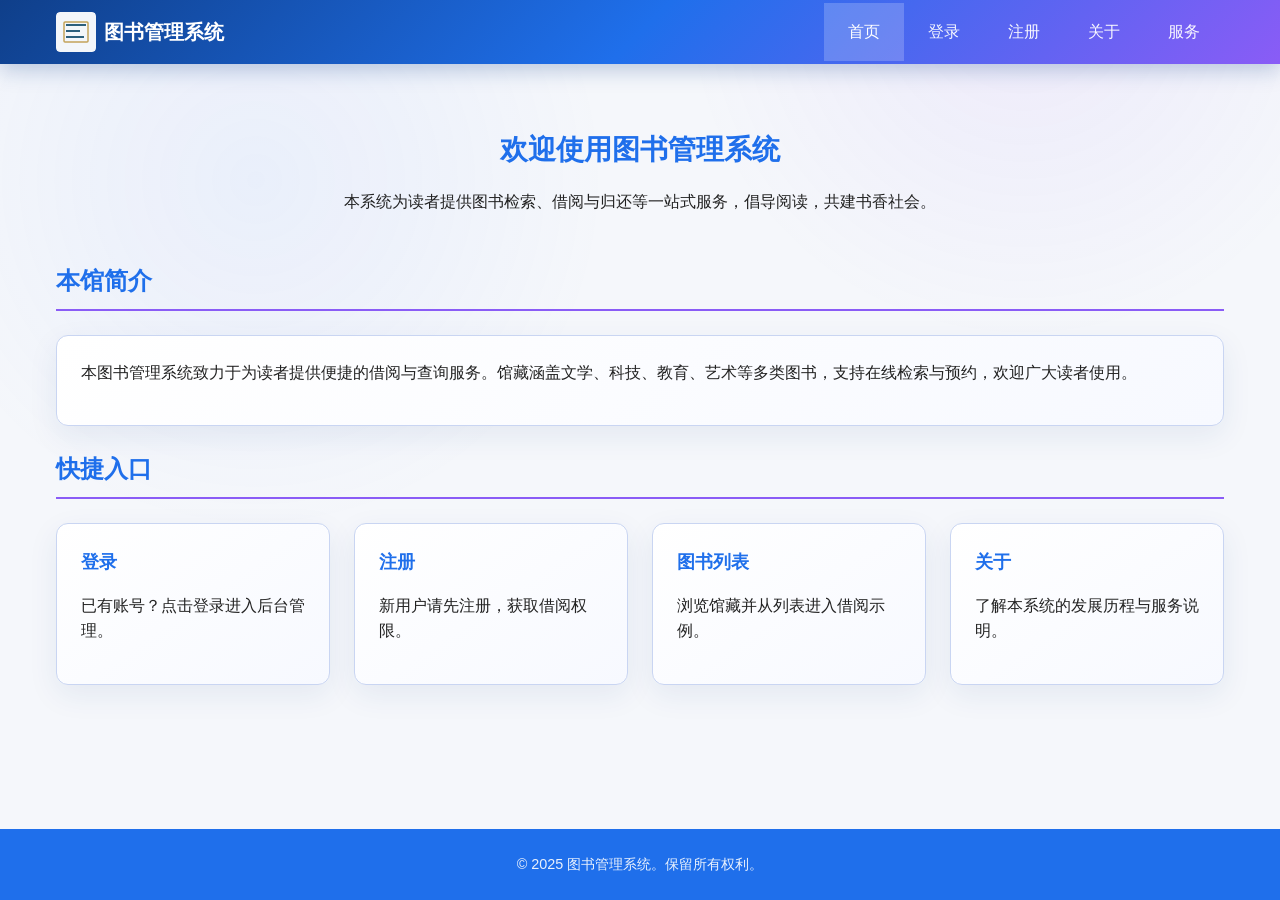
==== frontend/index.html @ 3dbddf4b "Initial commit" ====
<!DOCTYPE html>
<html lang="zh-CN">
<head>
  <meta charset="UTF-8">
  <meta name="viewport" content="width=device-width, initial-scale=1.0">
  <title>首页 - 图书管理系统</title>
  <link rel="stylesheet" href="css/style.css?v=20260301">
</head>
<body>
  <div class="page-wrap">
    <header class="site-header">
      <div class="container">
        <div class="site-logo">
          <img src="images/logo.svg" alt="Logo">
          <h1 class="site-title"><a href="index.html">图书管理系统</a></h1>
        </div>
        <nav>
          <ul class="nav-list">
            <li><a href="index.html" class="current">首页</a></li>
            <li><a href="login.html">登录</a></li>
            <li><a href="register.html">注册</a></li>
            <li><a href="about.html">关于</a></li>
            <li>
              <span class="nav-drop-trigger">服务</span>
              <div class="nav-drop">
                <a href="list.html">图书列表</a>
                <a href="borrow.html">借阅说明</a>
                <a href="contact.html">联系</a>
              </div>
            </li>
          </ul>
        </nav>

      </div>
    </header>

    <main class="main">
      <section class="hero-section">
        <h1>欢迎使用图书管理系统</h1>
        <p>本系统为读者提供图书检索、借阅与归还等一站式服务，倡导阅读，共建书香社会。</p>
      </section>

      <section>
        <h2 class="section-title">本馆简介</h2>
        <div class="card">
          <p>本图书管理系统致力于为读者提供便捷的借阅与查询服务。馆藏涵盖文学、科技、教育、艺术等多类图书，支持在线检索与预约，欢迎广大读者使用。</p>
        </div>
      </section>

      <section>
        <h2 class="section-title">快捷入口</h2>
        <div class="quick-links">
          <a href="login.html">
            <div class="card">
              <h3 class="card-title">登录</h3>
              <p>已有账号？点击登录进入后台管理。</p>
            </div>
          </a>
          <a href="register.html">
            <div class="card">
              <h3 class="card-title">注册</h3>
              <p>新用户请先注册，获取借阅权限。</p>
            </div>
          </a>
          <a href="list.html">
            <div class="card">
              <h3 class="card-title">图书列表</h3>
              <p>浏览馆藏并从列表进入借阅示例。</p>
            </div>
          </a>
          <a href="about.html">
            <div class="card">
              <h3 class="card-title">关于</h3>
              <p>了解本系统的发展历程与服务说明。</p>
            </div>
          </a>
        </div>
      </section>
    </main>

    <footer class="site-footer">
      <div class="container">
        <p>&copy; 2025 图书管理系统。保留所有权利。</p>
      </div>
    </footer>
  </div>

</body>
</html>
---- frontend/css/style.css ----
/* ============================================
   Book Management System - Main Stylesheet
   HTML+CSS only, no JavaScript
   ============================================ */

/* ---------- 1. Variables ---------- */
:root {
  --color-primary: #1f6feb;
  --color-primary-light: #5b8efb;
  --color-accent: #8a5cf6;
  --color-bg: #f5f7fb;
  --color-bg-alt: #eef2fb;
  --color-bg-card: #ffffff;
  --color-text: #222222;
  --color-text-muted: #5f6b7a;
  --color-border: #e1e7f5;
  --color-border-strong: #c9d5f2;
  --color-link: #1f6feb;
  --color-link-hover: #0b4fc2;
  --font-sans: "Inter", "Segoe UI", "PingFang SC", "Microsoft YaHei", sans-serif;
  --font-size-base: 16px;
  --line-height: 1.6;
  --radius: 8px;
  --radius-lg: 12px;
  --shadow: 0 2px 8px rgba(0, 0, 0, 0.08);
  --shadow-hover: 0 4px 16px rgba(0, 0, 0, 0.12);
  --space-xs: 0.25rem;
  --space-sm: 0.5rem;
  --space-md: 1rem;
  --space-lg: 1.5rem;
  --space-xl: 2rem;
  --max-width: 1200px;
  --header-height: 64px;
}

/* ---------- 2. Base / Reset ---------- */
*, *::before, *::after {
  box-sizing: border-box;
}

html {
  font-size: var(--font-size-base);
  -webkit-text-size-adjust: 100%;
}

body {
  margin: 0;
  font-family: var(--font-sans);
  font-size: 1rem;
  line-height: var(--line-height);
  color: var(--color-text);
  background:
    radial-gradient(circle at 20% 20%, rgba(90, 140, 255, 0.08), transparent 28%),
    radial-gradient(circle at 80% 0%, rgba(138, 92, 246, 0.08), transparent 25%),
    var(--color-bg);
  min-height: 100vh;
  display: flex;
  flex-direction: column;
}

img {
  max-width: 100%;
  height: auto;
  display: block;
}

a {
  color: var(--color-link);
  text-decoration: none;
}

a:hover {
  color: var(--color-link-hover);
  text-decoration: underline;
}

a:active {
  opacity: 0.9;
}

ul, ol {
  margin: 0 0 var(--space-md);
  padding-left: 1.5em;
}

p {
  margin: 0 0 var(--space-md);
}

/* ---------- 3. Layout ---------- */
.page-wrap {
  flex: 1;
  display: flex;
  flex-direction: column;
}

.main {
  flex: 1;
  width: 100%;
  max-width: var(--max-width);
  margin: 0 auto;
  padding: var(--space-xl) var(--space-md);
}

.container {
  width: 100%;
  max-width: var(--max-width);
  margin-left: auto;
  margin-right: auto;
  padding-left: var(--space-md);
  padding-right: var(--space-md);
}

/* ---------- 4. Header & Nav ---------- */
.site-header {
  background: linear-gradient(135deg, #0f3f8a 0%, #1f6feb 50%, #8a5cf6 100%);
  color: #fff;
  box-shadow: 0 6px 20px rgba(15, 63, 138, 0.25);
  position: sticky;
  top: 0;
  z-index: 100;
}

.site-header .container {
  display: flex;
  align-items: center;
  justify-content: space-between;
  flex-wrap: wrap;
  min-height: var(--header-height);
  gap: var(--space-md);
}

.site-logo {
  display: flex;
  align-items: center;
  gap: var(--space-sm);
}

.site-logo img {
  width: 40px;
  height: 40px;
  object-fit: contain;
  border-radius: var(--space-xs);
}

.site-title {
  font-size: 1.25rem;
  font-weight: 600;
  margin: 0;
  color: #fff;
}

.site-title a {
  color: inherit;
  text-decoration: none;
}

.site-title a:hover {
  text-decoration: underline;
  color: #fff;
}



.nav-list {
  list-style: none;
  margin: 0;
  padding: 0;
  display: flex;
  align-items: center;
  gap: 0;
  flex-wrap: wrap;
}

.nav-list > li {
  position: relative;
}

.nav-list > li > a,
.nav-list .nav-drop-trigger {
  display: block;
  padding: var(--space-md) var(--space-lg);
  color: rgba(255, 255, 255, 0.95);
  text-decoration: none;
  font-weight: 500;
  border: none;
  background: transparent;
  cursor: default;
  font-family: inherit;
  font-size: inherit;
}

.nav-list > li > a:hover,
.nav-list .nav-drop-trigger:hover {
  background: rgba(255, 255, 255, 0.15);
  color: #fff;
  text-decoration: none;
}

.nav-list > li > a.current {
  background: rgba(255, 255, 255, 0.2);
  color: #fff;
}

/* Dropdown (CSS only) */
.nav-drop {
  position: absolute;
  top: 100%;
  left: 0;
  min-width: 160px;
  background: var(--color-bg-card);
  border-radius: var(--radius);
  box-shadow: var(--shadow-hover);
  padding: var(--space-xs);
  visibility: hidden;
  opacity: 0;
  transform: translateY(-4px);
  transition: visibility 0.2s, opacity 0.2s, transform 0.2s;
  z-index: 50;
}

.nav-list > li:hover .nav-drop {
  visibility: visible;
  opacity: 1;
  transform: translateY(0);
}

.nav-drop a {
  display: block;
  padding: var(--space-sm) var(--space-md);
  color: var(--color-text);
  border-radius: var(--space-xs);
}

.nav-drop a:hover {
  background: var(--color-bg);
  color: var(--color-primary);
  text-decoration: none;
}

/* ---------- 5. Footer ---------- */
.site-footer {
  background: var(--color-primary);
  color: rgba(255, 255, 255, 0.9);
  padding: var(--space-lg) var(--space-md);
  margin-top: auto;
}

.site-footer .container {
  text-align: center;
}

.site-footer p {
  margin: 0;
  font-size: 0.9rem;
}

.site-footer a {
  color: rgba(255, 255, 255, 0.95);
}

.site-footer a:hover {
  color: #fff;
  text-decoration: underline;
}

/* ---------- 6. Buttons ---------- */
.btn {
  display: inline-block;
  padding: var(--space-sm) var(--space-lg);
  font-family: inherit;
  font-size: 1rem;
  font-weight: 500;
  line-height: 1.5;
  text-align: center;
  text-decoration: none;
  border: none;
  border-radius: var(--radius);
  cursor: pointer;
  transition: background 0.2s, box-shadow 0.2s, transform 0.05s;
}

.btn:active {
  transform: scale(0.98);
}

.btn-primary {
  background: linear-gradient(135deg, var(--color-primary) 0%, var(--color-accent) 100%);
  color: #fff;
  box-shadow: 0 8px 16px rgba(31, 111, 235, 0.25);
}

.btn-primary:hover {
  background: linear-gradient(135deg, var(--color-primary-light) 0%, var(--color-accent) 100%);
  color: #fff;
  text-decoration: none;
  box-shadow: 0 12px 22px rgba(31, 111, 235, 0.32);
}

.btn-secondary {
  background: var(--color-bg);
  color: var(--color-text);
  border: 1px solid var(--color-border);
}

.btn-secondary:hover {
  background: var(--color-border);
  color: var(--color-text);
  text-decoration: none;
}

/* ---------- 7. Cards ---------- */
.card {
  background: linear-gradient(145deg, #ffffff, #f7f9ff);
  border: 1px solid var(--color-border-strong);
  border-radius: var(--radius-lg);
  box-shadow: 0 10px 30px rgba(23, 62, 122, 0.08);
  padding: var(--space-lg);
  margin-bottom: var(--space-lg);
  transition: box-shadow 0.2s, transform 0.2s;
}

.card:hover {
  box-shadow: 0 14px 38px rgba(23, 62, 122, 0.14);
  transform: translateY(-2px);
}

.card-title {
  margin: 0 0 var(--space-md);
  font-size: 1.125rem;
  font-weight: 600;
  color: var(--color-primary);
}

.section-title {
  font-size: 1.5rem;
  font-weight: 600;
  color: var(--color-primary);
  margin: 0 0 var(--space-lg);
  padding-bottom: var(--space-sm);
  border-bottom: 2px solid var(--color-accent);
}

/* ---------- 8. Forms ---------- */
.form-group {
  margin-bottom: var(--space-lg);
}

.form-group label {
  display: block;
  margin-bottom: var(--space-xs);
  font-weight: 500;
  color: var(--color-text);
}

.form-group input[type="text"],
.form-group input[type="password"],
.form-group input[type="email"],
.form-group input[type="tel"],
.form-group input[type="number"],
.form-group select,
.form-group textarea {
  width: 100%;
  max-width: 400px;
  padding: var(--space-sm) var(--space-md);
  font-family: inherit;
  font-size: 1rem;
  border: 1px solid var(--color-border);
  border-radius: var(--radius);
  background: var(--color-bg-card);
  transition: border-color 0.2s;
}

.form-group input:focus,
.form-group select:focus,
.form-group textarea:focus {
  outline: none;
  border-color: var(--color-primary);
}

.form-group textarea {
  min-height: 100px;
  resize: vertical;
}

.form-actions {
  margin-top: var(--space-xl);
  display: flex;
  gap: var(--space-md);
  flex-wrap: wrap;
}

.form-actions .btn {
  min-width: 100px;
}

.form-card {
  max-width: 480px;
  margin: var(--space-xl) auto;
}

.radio-group,
.checkbox-group {
  display: flex;
  flex-wrap: wrap;
  gap: var(--space-md);
  align-items: center;
}

.radio-group label,
.checkbox-group label {
  display: inline-flex;
  align-items: center;
  gap: var(--space-sm);
  font-weight: normal;
  margin: 0;
  cursor: default;
}

/* ---------- 9. Home / Sections ---------- */
.hero-section {
  text-align: center;
  padding: var(--space-xl) 0;
}

.hero-section h1 {
  font-size: 1.75rem;
  color: var(--color-primary);
  margin: 0 0 var(--space-md);
}

.quick-links {
  display: grid;
  grid-template-columns: repeat(auto-fill, minmax(240px, 1fr));
  gap: var(--space-lg);
  margin-top: var(--space-lg);
}

.quick-links .card {
  margin-bottom: 0;
}

.quick-links a {
  text-decoration: none;
  color: inherit;
}

.quick-links a:hover .card {
  box-shadow: var(--shadow-hover);
}

.quick-links a:hover {
  text-decoration: none;
}

/* ---------- 10. Manage (Dashboard) ---------- */
.dashboard {
  display: grid;
  grid-template-columns: 220px 1fr;
  gap: var(--space-xl);
  min-height: 400px;
}

.dashboard-nav {
  background: linear-gradient(145deg, #ffffff, #f3f6ff);
  border: 1px solid var(--color-border-strong);
  border-radius: var(--radius-lg);
  box-shadow: 0 8px 24px rgba(23, 62, 122, 0.08);
  padding: var(--space-md);
  height: fit-content;
  position: sticky;
  top: calc(var(--header-height) + var(--space-md));
}

.dashboard-nav a {
  display: block;
  padding: var(--space-md);
  border-radius: var(--radius);
  color: var(--color-text);
  margin-bottom: var(--space-xs);
}

.dashboard-nav a:hover {
  background: var(--color-bg);
  color: var(--color-primary);
  text-decoration: none;
}

.dashboard-content {
  background: linear-gradient(145deg, #ffffff, #f5f8ff);
  border: 1px solid var(--color-border-strong);
  border-radius: var(--radius-lg);
  box-shadow: 0 10px 30px rgba(23, 62, 122, 0.08);
  padding: var(--space-xl);
}

.module-grid {
  display: grid;
  grid-template-columns: repeat(auto-fill, minmax(200px, 1fr));
  gap: var(--space-lg);
}

.module-card {
  display: block;
  padding: var(--space-lg);
  background: linear-gradient(160deg, #f7f9ff, #eef2fb);
  border-radius: var(--radius);
  text-align: center;
  color: var(--color-text);
  text-decoration: none;
  border: 1px solid var(--color-border);
  transition: border-color 0.2s, box-shadow 0.2s, transform 0.2s;
}

.module-card:hover {
  border-color: var(--color-primary);
  box-shadow: 0 10px 24px rgba(23, 62, 122, 0.12);
  color: var(--color-primary);
  transform: translateY(-2px);
  text-decoration: none;
}

.module-card strong {
  display: block;
  font-size: 1.125rem;
  margin-bottom: var(--space-xs);
}

/* ---------- 11. List / Content ---------- */
.content-list {
  list-style: none;
  margin: 0;
  padding: 0;
  display: grid;
  grid-template-columns: repeat(3, minmax(0, 1fr));
  gap: var(--space-lg);
}

.content-list li {
  padding: 0;
  display: flex;
}

.content-list li .card {
  width: 100%;
  height: 100%;
  min-height: 320px;
  display: flex;
  flex-direction: column;
  margin-bottom: 0;
}

.content-list li .card p {
  flex: 1;
  min-height: 4.5em;
  margin-bottom: 0;
  overflow: hidden;
  display: -webkit-box;
  -webkit-line-clamp: 3;
  -webkit-box-orient: vertical;
  line-clamp: 3;
}

/* 书籍封面尺寸（列表页）- 统一高度，避免卡片高度不一致 */
.content-list img {
  width: 100%;
  max-width: 160px;
  height: 200px;
  object-fit: cover;
  border-radius: var(--radius);
  margin-top: var(--space-md);
  flex-shrink: 0;
}

.card-actions {
  margin-top: var(--space-sm);
}

/* ---------- 11.1 Data Table ---------- */
.table-wrap {
  overflow-x: auto;
  margin: var(--space-lg) 0;
}

.data-table {
  width: 100%;
  border-collapse: collapse;
  font-size: 0.9375rem;
}

.data-table th,
.data-table td {
  padding: var(--space-sm) var(--space-md);
  text-align: left;
  border: 1px solid var(--color-border);
}

.data-table thead th {
  background: var(--color-primary);
  color: #fff;
  font-weight: 600;
}

.data-table tbody tr:nth-child(even) {
  background: var(--color-bg);
}

.data-table tbody tr:hover {
  background: rgba(31, 111, 235, 0.06);
}

/* 当前在借操作提示（纯 CSS 模拟，不跳转页面） */
.action-cell {
  white-space: nowrap;
}

.action-toggle {
  position: absolute;
  opacity: 0;
  pointer-events: none;
}

.action-cell .action-tip {
  display: none;
  margin-left: var(--space-sm);
  font-size: 0.8rem;
  color: var(--color-text-muted);
}

.action-toggle:checked + .btn + .btn + .action-tip {
  display: inline-block;
}

.badge {
  display: inline-block;
  padding: var(--space-xs) var(--space-sm);
  border-radius: var(--radius);
  font-size: 0.8125rem;
  font-weight: 500;
}

.badge-ok {
  background: #e8f5e9;
  color: #2e7d32;
}

.badge-warn {
  background: #fff3e0;
  color: #e65100;
}

.badge-disable {
  background: #ffebee;
  color: #c62828;
}

.badge-overdue {
  background: #ffebee;
  color: #b71c1c;
}

.badge-done {
  background: #e3f2fd;
  color: #1565c0;
}

/* ---------- 11.2 Stats Overview ---------- */
.stats-grid {
  display: grid;
  grid-template-columns: repeat(auto-fill, minmax(160px, 1fr));
  gap: var(--space-lg);
  margin: var(--space-lg) 0;
}

.stats-card {
  background: linear-gradient(160deg, #f7f9ff, #eef2fb);
  border-radius: var(--radius-lg);
  padding: var(--space-lg);
  text-align: center;
  border: 1px solid var(--color-border);
  box-shadow: 0 8px 20px rgba(23, 62, 122, 0.08);
}

.stats-value {
  display: block;
  font-size: 1.75rem;
  font-weight: 700;
  color: var(--color-primary);
  line-height: 1.2;
}

.stats-label {
  display: block;
  margin-top: var(--space-xs);
  font-size: 0.875rem;
  color: var(--color-text-muted);
}

/* 分页导航 */
.pagination {
  margin-top: var(--space-xl);
  display: flex;
  justify-content: center;
  gap: var(--space-sm);
}

.page-link {
  display: inline-block;
  padding: var(--space-xs) var(--space-md);
  border-radius: var(--radius);
  border: 1px solid var(--color-border);
  font-size: 0.9rem;
  color: var(--color-text);
}

.page-link.current {
  background: var(--color-primary);
  color: #fff;
  border-color: var(--color-primary);
}

.page-link.disabled {
  color: var(--color-text-muted);
  border-color: var(--color-border);
}

.page-link:not(.current):not(.disabled):hover {
  background: var(--color-bg);
  text-decoration: none;
  border-color: var(--color-primary);
  color: var(--color-primary);
}

/* ---------- 12. Responsive ---------- */
@media (max-width: 768px) {
  .site-header .container {
    flex-direction: column;
    align-items: stretch;
  }

  .nav-list {
    flex-direction: column;
    align-items: stretch;
  }

  .nav-list > li > a,
  .nav-list .nav-drop-trigger {
    padding: var(--space-sm) var(--space-md);
  }

  .nav-drop {
    position: static;
    visibility: visible;
    opacity: 1;
    transform: none;
    display: none;
    margin-left: var(--space-md);
    margin-top: var(--space-xs);
  }

  .nav-list > li:hover .nav-drop,
  .nav-list > li .nav-drop.show {
    display: block;
  }

  .main {
    padding: var(--space-md);
  }

  .dashboard {
    grid-template-columns: 1fr;
  }

  .dashboard-nav {
    position: static;
  }

  .form-group input[type="text"],
  .form-group input[type="password"],
  .form-group input[type="email"],
  .form-group input[type="tel"],
  .form-group input[type="number"],
  .form-group select,
  .form-group textarea {
    max-width: 100%;
  }
}

@media (max-width: 480px) {
  .quick-links {
    grid-template-columns: 1fr;
  }

  .module-grid {
    grid-template-columns: 1fr;
  }

  .content-list {
    grid-template-columns: repeat(2, minmax(0, 1fr));
  }

  .stats-grid {
    grid-template-columns: repeat(2, 1fr);
  }

  .data-table th,
  .data-table td {
    padding: var(--space-xs) var(--space-sm);
    font-size: 0.8125rem;
  }
}
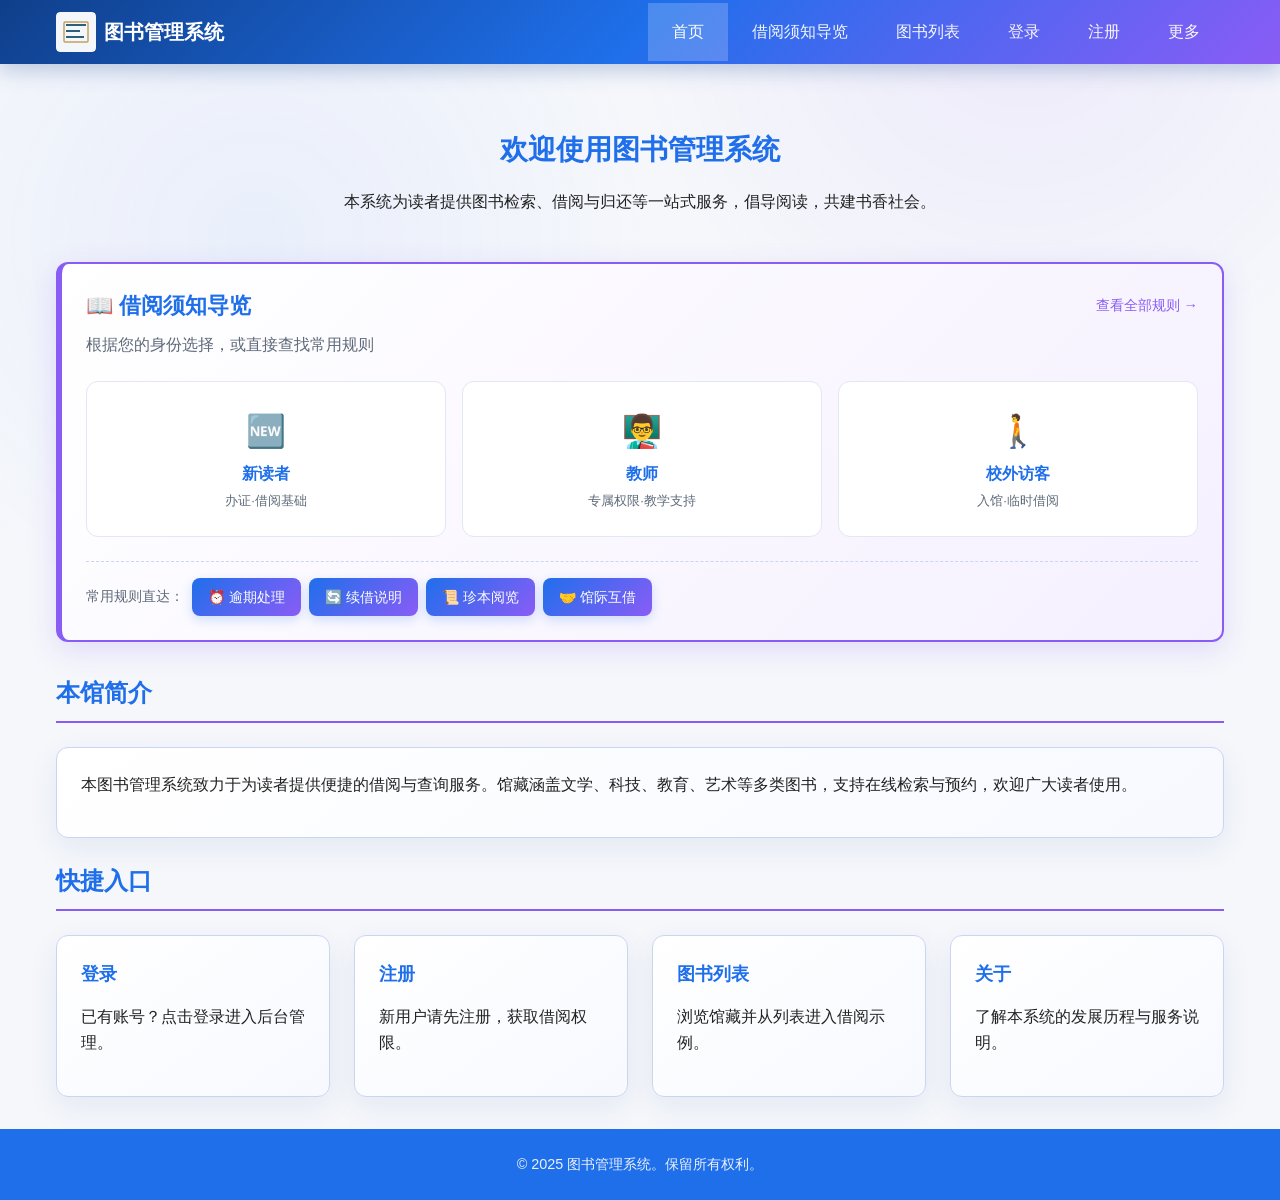
==== commit 24391710: ".1307733917969392:ae995dc5cd7c2b035828da92e401dfc7_6a3170c7705bb71297e6b817.6a3415e249d998c670694711" ====
--- a/frontend/index.html
+++ b/frontend/index.html
@@ -17,14 +17,15 @@
         <nav>
           <ul class="nav-list">
             <li><a href="index.html" class="current">首页</a></li>
+            <li><a href="borrow-guide.html">借阅须知导览</a></li>
+            <li><a href="list.html">图书列表</a></li>
             <li><a href="login.html">登录</a></li>
             <li><a href="register.html">注册</a></li>
-            <li><a href="about.html">关于</a></li>
             <li>
-              <span class="nav-drop-trigger">服务</span>
+              <span class="nav-drop-trigger">更多</span>
               <div class="nav-drop">
-                <a href="list.html">图书列表</a>
                 <a href="borrow.html">借阅说明</a>
+                <a href="about.html">关于</a>
                 <a href="contact.html">联系</a>
               </div>
             </li>
@@ -38,6 +39,40 @@
       <section class="hero-section">
         <h1>欢迎使用图书管理系统</h1>
         <p>本系统为读者提供图书检索、借阅与归还等一站式服务，倡导阅读，共建书香社会。</p>
+      </section>
+
+      <section class="home-guide-section">
+        <div class="card home-guide-card">
+          <div class="home-guide-header">
+            <h2 class="section-title" style="border:none;margin:0;padding:0;">📖 借阅须知导览</h2>
+            <a href="borrow-guide.html" class="home-guide-more">查看全部规则 →</a>
+          </div>
+          <p class="home-guide-desc">根据您的身份选择，或直接查找常用规则</p>
+          <div class="home-guide-user">
+            <a href="borrow-guide.html#new-reader" class="home-guide-user-card">
+              <span class="home-guide-user-icon">🆕</span>
+              <span class="home-guide-user-title">新读者</span>
+              <span class="home-guide-user-sub">办证·借阅基础</span>
+            </a>
+            <a href="borrow-guide.html#teacher" class="home-guide-user-card">
+              <span class="home-guide-user-icon">👨‍🏫</span>
+              <span class="home-guide-user-title">教师</span>
+              <span class="home-guide-user-sub">专属权限·教学支持</span>
+            </a>
+            <a href="borrow-guide.html#visitor" class="home-guide-user-card">
+              <span class="home-guide-user-icon">🚶</span>
+              <span class="home-guide-user-title">校外访客</span>
+              <span class="home-guide-user-sub">入馆·临时借阅</span>
+            </a>
+          </div>
+          <div class="home-guide-quick">
+            <span class="home-guide-quick-label">常用规则直达：</span>
+            <a href="borrow-guide.html#overdue" class="home-guide-quick-link">⏰ 逾期处理</a>
+            <a href="borrow-guide.html#renew" class="home-guide-quick-link">🔄 续借说明</a>
+            <a href="borrow-guide.html#rare-books" class="home-guide-quick-link">📜 珍本阅览</a>
+            <a href="borrow-guide.html#interlib" class="home-guide-quick-link">🤝 馆际互借</a>
+          </div>
+        </div>
       </section>
 
       <section>
--- a/frontend/css/style.css
+++ b/frontend/css/style.css
@@ -809,3 +809,398 @@
     font-size: 0.8125rem;
   }
 }
+
+/* ---------- 13. Borrow Guide ---------- */
+.guide-quick-nav {
+  margin-bottom: var(--space-lg);
+}
+
+.quick-nav-grid {
+  display: grid;
+  grid-template-columns: repeat(auto-fit, minmax(140px, 1fr));
+  gap: var(--space-md);
+  margin-top: var(--space-md);
+}
+
+.quick-nav-item {
+  display: flex;
+  flex-direction: column;
+  align-items: center;
+  gap: var(--space-xs);
+  padding: var(--space-lg) var(--space-md);
+  background: linear-gradient(145deg, #f0f4ff, #e8edff);
+  border: 1px solid var(--color-border);
+  border-radius: var(--radius-lg);
+  text-decoration: none;
+  color: var(--color-text);
+  transition: all 0.2s;
+}
+
+.quick-nav-item:hover {
+  background: linear-gradient(145deg, #e0e9ff, #d8e0ff);
+  border-color: var(--color-primary);
+  transform: translateY(-2px);
+  box-shadow: 0 8px 20px rgba(31, 111, 235, 0.15);
+  text-decoration: none;
+}
+
+.quick-nav-icon {
+  font-size: 2rem;
+}
+
+.quick-nav-label {
+  font-weight: 500;
+  color: var(--color-primary);
+}
+
+.guide-user-entry {
+  margin-bottom: var(--space-xl);
+}
+
+.user-entry-grid {
+  display: grid;
+  grid-template-columns: repeat(auto-fit, minmax(220px, 1fr));
+  gap: var(--space-lg);
+  margin-top: var(--space-md);
+}
+
+.user-entry-card {
+  display: block;
+  padding: var(--space-xl) var(--space-lg);
+  background: linear-gradient(145deg, #ffffff, #f5f8ff);
+  border: 2px solid var(--color-border-strong);
+  border-radius: var(--radius-lg);
+  text-decoration: none;
+  color: var(--color-text);
+  transition: all 0.2s;
+}
+
+.user-entry-card:hover {
+  border-color: var(--color-primary);
+  background: linear-gradient(145deg, #f8faff, #f0f4ff);
+  transform: translateY(-3px);
+  box-shadow: 0 12px 28px rgba(31, 111, 235, 0.18);
+  text-decoration: none;
+}
+
+.user-entry-icon {
+  font-size: 2.5rem;
+  margin-bottom: var(--space-sm);
+}
+
+.user-entry-title {
+  font-size: 1.25rem;
+  font-weight: 600;
+  color: var(--color-primary);
+  margin-bottom: var(--space-xs);
+}
+
+.user-entry-desc {
+  font-size: 0.9rem;
+  color: var(--color-text-muted);
+  line-height: 1.5;
+}
+
+.guide-content {
+  display: flex;
+  flex-direction: column;
+  gap: var(--space-lg);
+}
+
+.guide-section {
+  scroll-margin-top: calc(var(--header-height) + var(--space-md));
+}
+
+.guide-section:target .guide-card {
+  border-color: var(--color-accent);
+  box-shadow: 0 0 0 3px rgba(138, 92, 246, 0.15), 0 14px 38px rgba(23, 62, 122, 0.14);
+}
+
+.guide-card {
+  border-left: 4px solid var(--color-primary);
+  transition: all 0.3s;
+}
+
+.guide-card-header {
+  display: flex;
+  justify-content: space-between;
+  align-items: center;
+  margin-bottom: var(--space-md);
+  padding-bottom: var(--space-sm);
+  border-bottom: 1px solid var(--color-border);
+}
+
+.guide-card-header .card-title {
+  margin: 0;
+  font-size: 1.25rem;
+}
+
+.guide-back {
+  font-size: 0.875rem;
+  color: var(--color-text-muted);
+  white-space: nowrap;
+}
+
+.guide-back:hover {
+  color: var(--color-primary);
+  text-decoration: none;
+}
+
+.guide-rule {
+  margin-bottom: var(--space-lg);
+  padding: var(--space-md);
+  background: var(--color-bg);
+  border-radius: var(--radius);
+  border-left: 3px solid transparent;
+}
+
+.guide-rule:last-child {
+  margin-bottom: 0;
+}
+
+.guide-rule.important {
+  background: linear-gradient(135deg, #fff8e6, #fff3d6);
+  border-left-color: #f59e0b;
+}
+
+.guide-rule.important h4 {
+  color: #b45309;
+}
+
+.guide-rule h4 {
+  margin: 0 0 var(--space-sm);
+  font-size: 1rem;
+  font-weight: 600;
+  color: var(--color-primary);
+}
+
+.guide-rule ol,
+.guide-rule ul {
+  margin-bottom: 0;
+}
+
+.guide-rule li {
+  margin-bottom: var(--space-xs);
+}
+
+.guide-rule li:last-child {
+  margin-bottom: 0;
+}
+
+.guide-shortcuts {
+  margin-top: var(--space-md);
+  padding-top: var(--space-md);
+  border-top: 1px dashed var(--color-border);
+  display: flex;
+  flex-wrap: wrap;
+  align-items: center;
+  gap: var(--space-sm);
+}
+
+.shortcut-label {
+  font-size: 0.875rem;
+  color: var(--color-text-muted);
+}
+
+.shortcut-link {
+  display: inline-block;
+  padding: var(--space-xs) var(--space-md);
+  font-size: 0.8125rem;
+  background: var(--color-bg-alt);
+  border: 1px solid var(--color-border);
+  border-radius: var(--radius);
+  color: var(--color-primary);
+  transition: all 0.2s;
+}
+
+.shortcut-link:hover {
+  background: var(--color-primary);
+  color: #fff;
+  border-color: var(--color-primary);
+  text-decoration: none;
+}
+
+@media (max-width: 768px) {
+  .quick-nav-grid {
+    grid-template-columns: repeat(2, 1fr);
+  }
+
+  .user-entry-grid {
+    grid-template-columns: 1fr;
+  }
+
+  .guide-card-header {
+    flex-direction: column;
+    align-items: flex-start;
+    gap: var(--space-sm);
+  }
+}
+
+@media (max-width: 480px) {
+  .quick-nav-grid {
+    grid-template-columns: repeat(2, 1fr);
+  }
+
+  .quick-nav-icon {
+    font-size: 1.5rem;
+  }
+
+  .quick-nav-label {
+    font-size: 0.875rem;
+  }
+
+  .user-entry-icon {
+    font-size: 2rem;
+  }
+}
+
+/* ---------- 14. Home Page Guide ---------- */
+.home-guide-section {
+  margin-bottom: var(--space-xl);
+}
+
+.home-guide-card {
+  background: linear-gradient(135deg, #fff 0%, #f5f0ff 100%);
+  border: 2px solid var(--color-accent);
+  border-left: 6px solid var(--color-accent);
+  box-shadow: 0 8px 28px rgba(138, 92, 246, 0.18);
+}
+
+.home-guide-header {
+  display: flex;
+  justify-content: space-between;
+  align-items: center;
+  flex-wrap: wrap;
+  gap: var(--space-md);
+  margin-bottom: var(--space-sm);
+}
+
+.home-guide-header .section-title {
+  font-size: 1.375rem;
+}
+
+.home-guide-more {
+  font-size: 0.9rem;
+  font-weight: 500;
+  color: var(--color-accent);
+  white-space: nowrap;
+}
+
+.home-guide-more:hover {
+  color: var(--color-primary);
+}
+
+.home-guide-desc {
+  color: var(--color-text-muted);
+  margin-bottom: var(--space-lg);
+}
+
+.home-guide-user {
+  display: grid;
+  grid-template-columns: repeat(auto-fit, minmax(180px, 1fr));
+  gap: var(--space-md);
+  margin-bottom: var(--space-lg);
+}
+
+.home-guide-user-card {
+  display: flex;
+  flex-direction: column;
+  align-items: center;
+  gap: var(--space-xs);
+  padding: var(--space-lg) var(--space-md);
+  background: #fff;
+  border: 1px solid var(--color-border);
+  border-radius: var(--radius-lg);
+  text-decoration: none;
+  color: var(--color-text);
+  transition: all 0.2s;
+}
+
+.home-guide-user-card:hover {
+  border-color: var(--color-primary);
+  background: linear-gradient(145deg, #f8faff, #f0f4ff);
+  transform: translateY(-3px);
+  box-shadow: 0 10px 24px rgba(31, 111, 235, 0.15);
+  text-decoration: none;
+}
+
+.home-guide-user-icon {
+  font-size: 2rem;
+}
+
+.home-guide-user-title {
+  font-size: 1rem;
+  font-weight: 600;
+  color: var(--color-primary);
+}
+
+.home-guide-user-sub {
+  font-size: 0.8125rem;
+  color: var(--color-text-muted);
+}
+
+.home-guide-quick {
+  display: flex;
+  flex-wrap: wrap;
+  align-items: center;
+  gap: var(--space-sm);
+  padding-top: var(--space-md);
+  border-top: 1px dashed var(--color-border-strong);
+}
+
+.home-guide-quick-label {
+  font-size: 0.9rem;
+  color: var(--color-text-muted);
+  font-weight: 500;
+}
+
+.home-guide-quick-link {
+  display: inline-flex;
+  align-items: center;
+  gap: var(--space-xs);
+  padding: var(--space-sm) var(--space-md);
+  background: linear-gradient(135deg, var(--color-primary) 0%, var(--color-accent) 100%);
+  color: #fff;
+  border-radius: var(--radius);
+  font-size: 0.875rem;
+  font-weight: 500;
+  text-decoration: none;
+  transition: all 0.2s;
+  box-shadow: 0 4px 12px rgba(31, 111, 235, 0.2);
+}
+
+.home-guide-quick-link:hover {
+  transform: translateY(-2px);
+  box-shadow: 0 6px 18px rgba(31, 111, 235, 0.3);
+  text-decoration: none;
+  color: #fff;
+}
+
+@media (max-width: 768px) {
+  .home-guide-header {
+    flex-direction: column;
+    align-items: flex-start;
+  }
+
+  .home-guide-user {
+    grid-template-columns: repeat(3, 1fr);
+  }
+}
+
+@media (max-width: 600px) {
+  .home-guide-user {
+    grid-template-columns: 1fr;
+  }
+
+  .home-guide-quick-link {
+    flex: 1;
+    justify-content: center;
+    min-width: calc(50% - var(--space-sm));
+  }
+}
+
+@media (max-width: 480px) {
+  .home-guide-quick-link {
+    min-width: 100%;
+  }
+}
